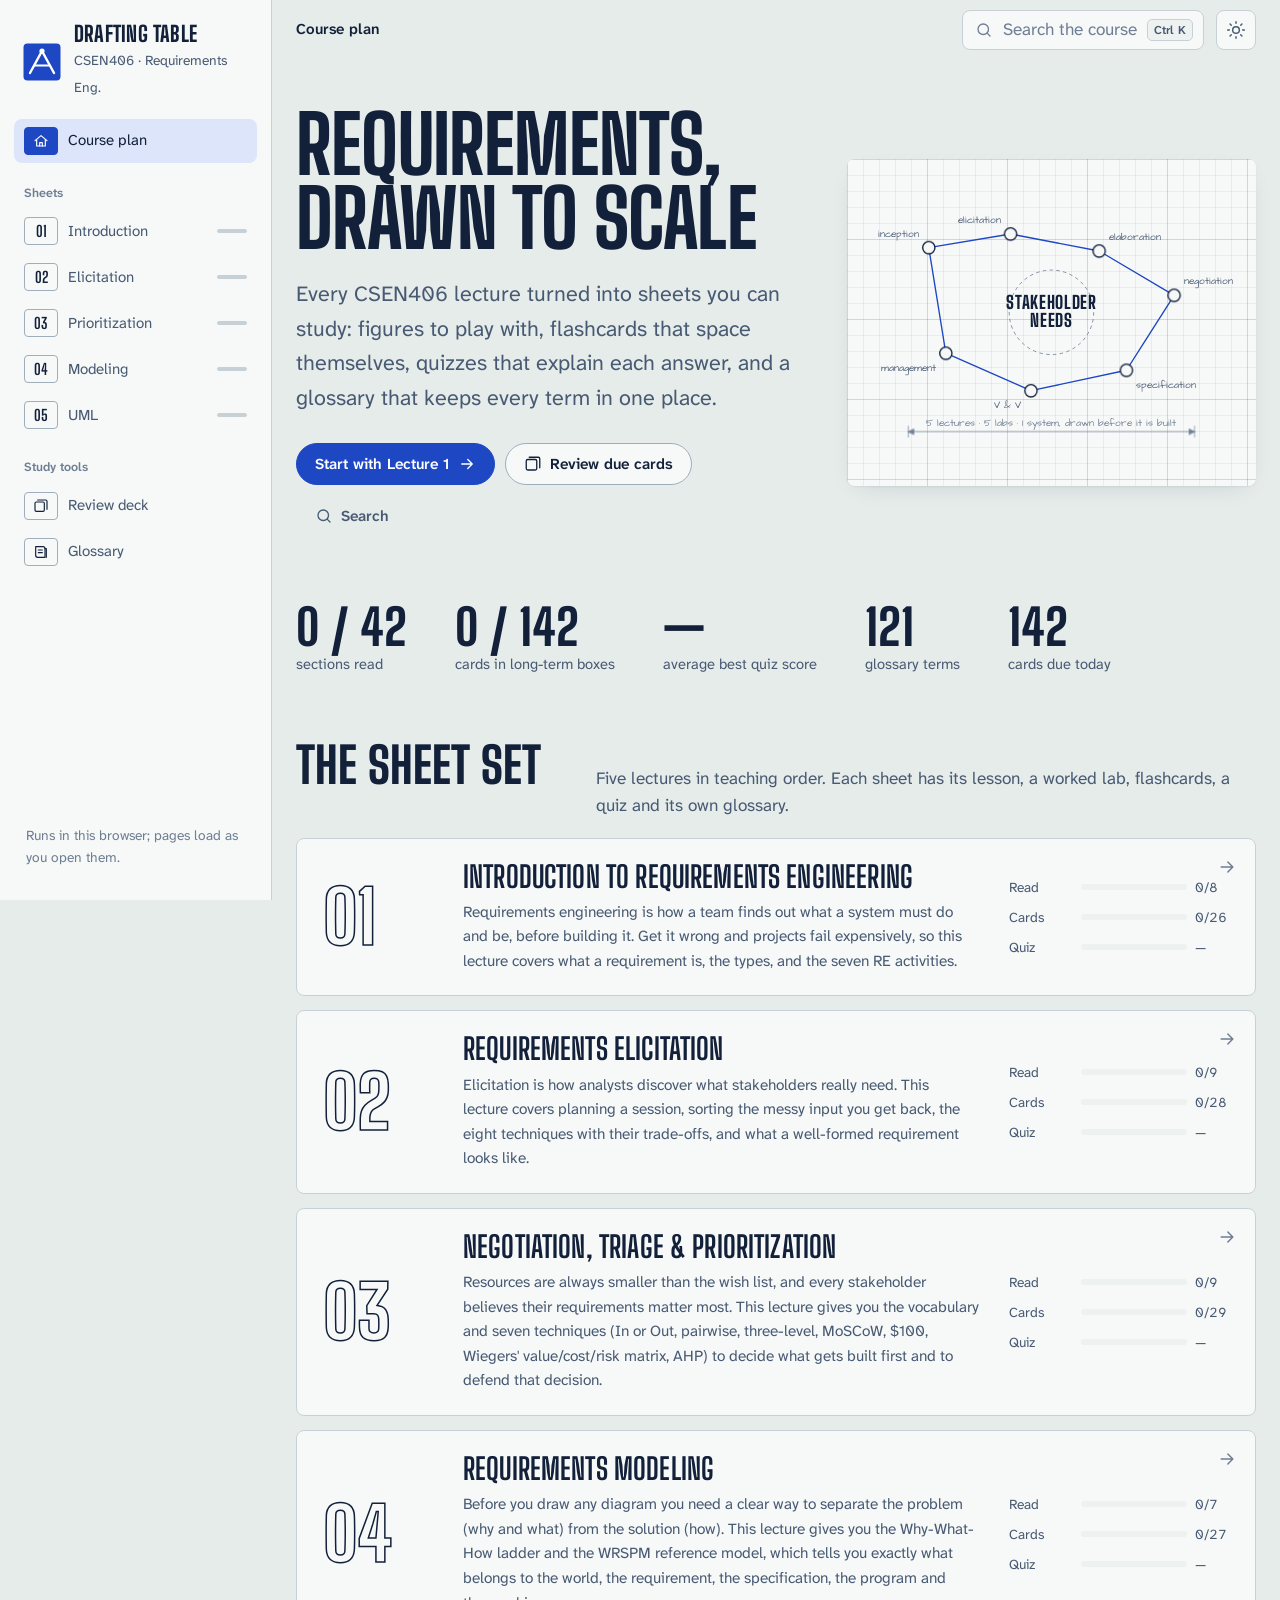
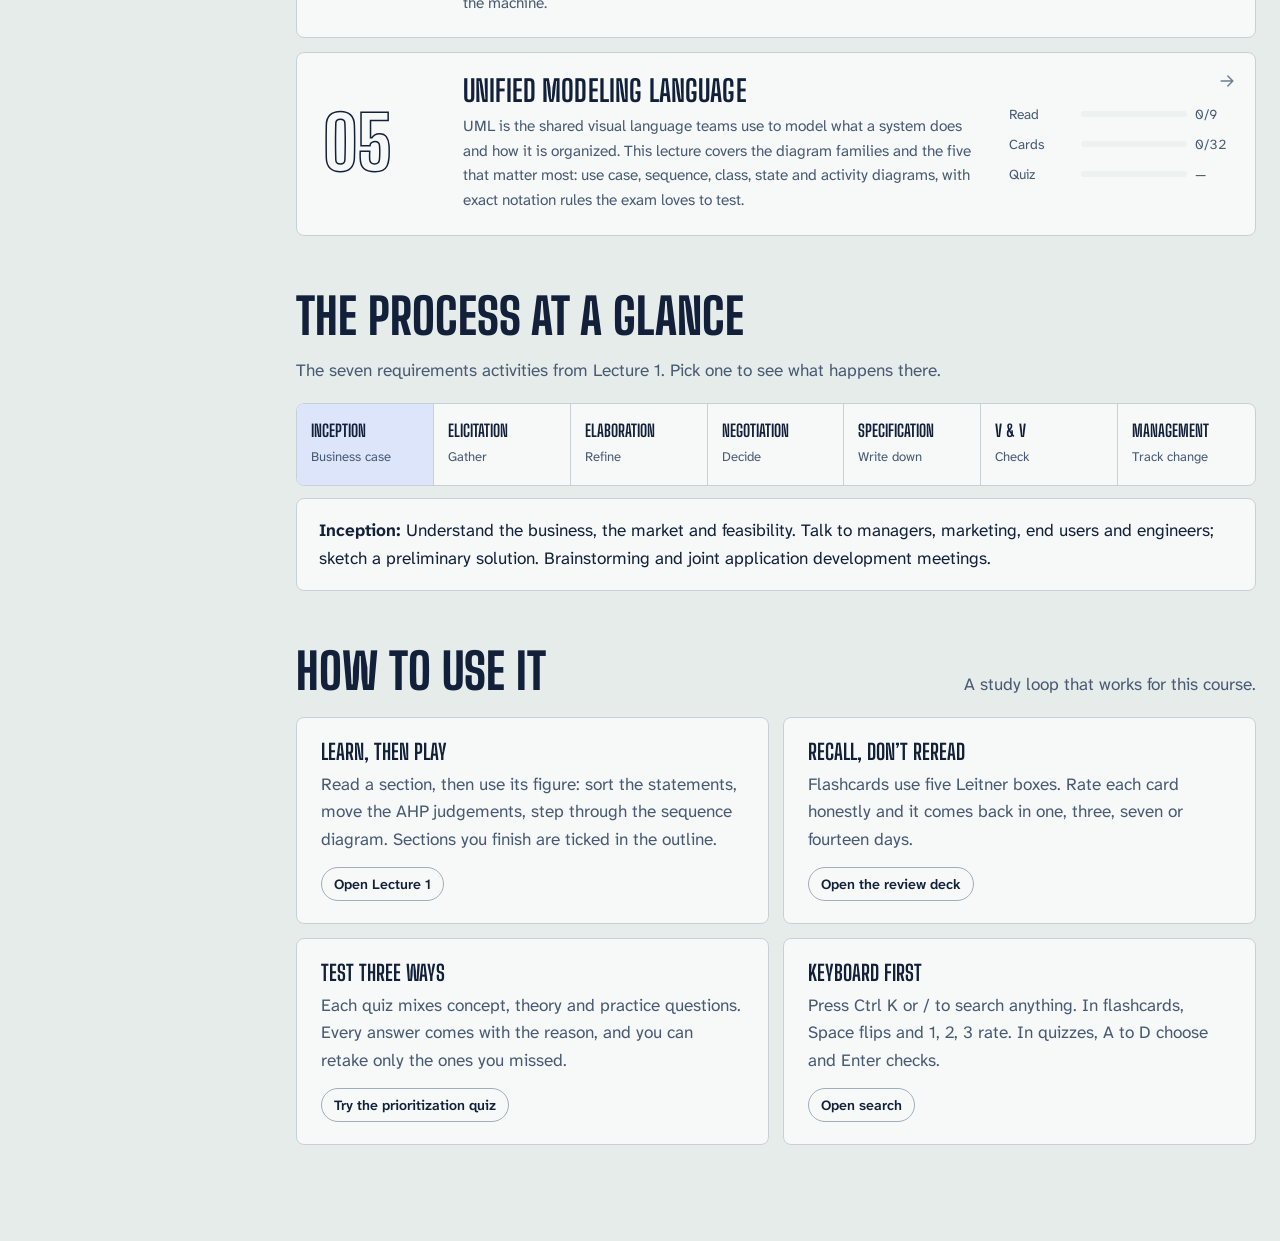
==== index.html @ 9eb82ad5 "Requirements Drafting Table: CSEN406 study app Five lecture sheets with interactive figures, worked " ====
<!doctype html>
<html lang="en">
<head>
<meta charset="utf-8">
<meta name="viewport" content="width=device-width, initial-scale=1, viewport-fit=cover">
<link rel="manifest" href="manifest.webmanifest">
<link rel="icon" href="icon.svg" type="image/svg+xml">
<title>Requirements Drafting Table</title>
<meta name="claude:viewport-fit-sides" content="cover">
<meta name="description" content="CSEN406 Requirements Engineering study companion: lectures, interactive figures, flashcards, quizzes and glossary.">
<meta name="theme-color" content="#E6ECEA" media="(prefers-color-scheme: light)">
<meta name="theme-color" content="#081630" media="(prefers-color-scheme: dark)">
<link rel="preconnect" href="https://fonts.googleapis.com">
<link rel="preconnect" href="https://fonts.gstatic.com" crossorigin>
<link rel="stylesheet" href="https://fonts.googleapis.com/css2?family=Architects+Daughter&family=Atkinson+Hyperlegible+Next:wght@400;600;700&family=Big+Shoulders+Display:wght@600;700;800&display=swap">
<link rel="stylesheet" href="css/app.css">
<script>
  (function () { try { var t = localStorage.getItem('re406:theme'); if (t) document.documentElement.setAttribute('data-theme', JSON.parse(t)); } catch (e) {} })();
</script>

</head>
<body>
<a class="skip" href="#view">Skip to content</a>
<div class="shell">
  <nav class="rail" id="rail" aria-label="Course">
    <a class="brand" href="#home" aria-label="Requirements Drafting Table, home">
      <svg class="brand-mark" viewBox="0 0 40 40" aria-hidden="true">
        <rect x="1.5" y="1.5" width="37" height="37" rx="4" fill="var(--accent)"/>
        <path d="M8 31 20 9l12 22" fill="none" stroke="var(--accent-ink)" stroke-width="2.4" stroke-linecap="round" stroke-linejoin="round"/>
        <path d="M12.5 23.5h15" stroke="var(--accent-ink)" stroke-width="2" stroke-linecap="round"/>
        <circle cx="20" cy="9" r="2.6" fill="var(--accent-ink)"/>
      </svg>
      <div><b>Drafting Table</b><span>CSEN406 · Requirements Eng.</span></div>
    </a>
    <div class="nav-group" id="nav-main"></div>
    <div class="nav-group"><div class="nav-label">Sheets</div><div id="nav-lectures" style="display:grid;gap:2px"></div></div>
    <div class="nav-group" id="nav-tools"><div class="nav-label">Study tools</div></div>
    <div class="rail-foot">
      <p class="offline-note" id="offline-note">Loading offline support…</p>
    </div>
  </nav>
  <div class="rail-scrim" id="rail-scrim"></div>
  <div class="main">
    <header class="topbar" id="topbar">
      <button class="icon-btn menu-btn" id="menu-btn" aria-label="Open course menu" aria-controls="rail" aria-expanded="false"></button>
      <div class="crumbs" id="crumbs"></div>
      <div class="spacer"></div>
      <button class="search-btn" id="search-btn" aria-label="Search terms, sections and cards" aria-keyshortcuts="Control+K"><svg viewBox="0 0 24 24" width="18" height="18" fill="none" stroke="currentColor" stroke-width="1.75" stroke-linecap="round" aria-hidden="true"><circle cx="11" cy="11" r="7"/><path d="m20 20-3.5-3.5"/></svg><span>Search the course</span><kbd>Ctrl K</kbd></button>
      <button class="icon-btn" id="theme-btn" aria-label="Switch theme">
        <svg viewBox="0 0 24 24" fill="none" stroke="currentColor" stroke-width="1.75" stroke-linecap="round" aria-hidden="true">
          <g class="theme-sun"><circle cx="12" cy="12" r="4"/><path d="M12 2v2M12 20v2M4.9 4.9l1.4 1.4M17.7 17.7l1.4 1.4M2 12h2M20 12h2M4.9 19.1l1.4-1.4M17.7 6.3l1.4-1.4"/></g>
          <g class="theme-moon"><path d="M20 14.5A8 8 0 1 1 9.5 4a6.5 6.5 0 0 0 10.5 10.5z"/></g>
        </svg>
      </button>
    </header>
    <main class="view" id="view" tabindex="-1">
      <noscript><p>This study app needs JavaScript to run.</p></noscript>
    </main>
  </div>
</div>
<dialog class="palette" id="palette" aria-label="Search the course">
  <div class="pal-input">
    <svg viewBox="0 0 24 24" fill="none" stroke="currentColor" stroke-width="1.75" stroke-linecap="round" aria-hidden="true"><circle cx="11" cy="11" r="7"/><path d="m20 20-3.5-3.5"/></svg>
    <input id="pal-q" type="search" placeholder="Search terms, sections, flashcards…" autocomplete="off" aria-controls="pal-results" aria-label="Search">
    <kbd>Esc</kbd>
  </div>
  <div class="pal-results" id="pal-results" role="listbox" aria-label="Results"></div>
  <div class="pal-foot"><span><kbd>↑</kbd> <kbd>↓</kbd> move</span><span><kbd>Enter</kbd> open</span><span><kbd>Esc</kbd> close</span></div>
</dialog>
<div class="toasts" role="status" aria-live="polite"></div>

<script src="js/core.js"></script>
<script src="js/views.js"></script>
<script src="js/lecture.js"></script>
<script src="js/study.js"></script>
<script src="js/shell.js"></script>
</body>
</html>
---- css/app.css ----
/* Drafting Table — a study app laid out like a set of engineering drawing sheets.
   Light = vellum and navy ink. Dark = cyanotype: prussian ground, chalk lines. */
:root {
  --paper: #E6ECEA;
  --sheet: #F7F9F8;
  --sheet-2: #EDF2F1;
  --ink: #12203A;
  --ink-2: #485A73;
  --ink-3: #6E7E94;
  --rule: #C7D1D5;
  --rule-strong: #9FAEB8;
  --accent: #1E47C4;
  --accent-ink: #FFFFFF;
  --accent-wash: #DCE5FA;
  --red: #BD3B24;
  --red-wash: #F7E1DB;
  --green: #17704D;
  --green-wash: #DAEEE4;
  --amber: #B07A06;
  --amber-wash: #F6EAC8;
  --grid: rgba(30, 71, 196, 0.075);
  --grid-major: rgba(30, 71, 196, 0.14);
  --shadow: 0 1px 2px rgba(18, 32, 58, 0.06), 0 8px 24px -12px rgba(18, 32, 58, 0.18);
  --shadow-float: 0 2px 6px rgba(18, 32, 58, 0.10), 0 24px 48px -16px rgba(18, 32, 58, 0.32);
  --scrim: rgba(10, 22, 44, 0.42);
  color-scheme: light;

  --f-display: 'Big Shoulders Display', 'Oswald', 'Arial Narrow', sans-serif;
  --f-body: 'Atkinson Hyperlegible Next', 'Atkinson Hyperlegible', system-ui, -apple-system, 'Segoe UI', sans-serif;
  --f-hand: 'Architects Daughter', 'Segoe Print', 'Comic Neue', cursive;

  --step--1: clamp(0.8rem, 0.78rem + 0.1vw, 0.86rem);
  --step-0: clamp(1rem, 0.97rem + 0.15vw, 1.075rem);
  --step-1: clamp(1.18rem, 1.1rem + 0.35vw, 1.35rem);
  --step-2: clamp(1.45rem, 1.3rem + 0.7vw, 1.9rem);
  --step-3: clamp(2rem, 1.6rem + 1.9vw, 3.1rem);
  --step-4: clamp(2.6rem, 1.8rem + 4vw, 5.4rem);

  --r-s: 4px;
  --r-m: 8px;
  --r-pill: 999px;
  --rail: 272px;
  --bar: 60px;

  --ease-out: cubic-bezier(0.22, 1, 0.36, 1);
  --ease-sharp: cubic-bezier(0.4, 0, 0.2, 1);
  --ease-spring: cubic-bezier(0.16, 1, 0.3, 1);
  --t-instant: 80ms;
  --t-fast: 180ms;
  --t-normal: 350ms;
  --t-slow: 600ms;
}
@media (prefers-color-scheme: dark) {
  :root:not([data-theme="light"]) {
    --paper: #081630; --sheet: #0D1F3F; --sheet-2: #12284D; --ink: #E7EEF9; --ink-2: #A9BBD8; --ink-3: #7F95B8;
    --rule: #22406E; --rule-strong: #35588C; --accent: #8DBBFF; --accent-ink: #061330; --accent-wash: #173462;
    --red: #FF8F78; --red-wash: #43202A; --green: #6ADBA6; --green-wash: #123C3A; --amber: #F2C75C; --amber-wash: #3A3320;
    --grid: rgba(141, 187, 255, 0.07); --grid-major: rgba(141, 187, 255, 0.14);
    --shadow: 0 1px 2px rgba(0, 0, 0, 0.3), 0 10px 28px -12px rgba(0, 0, 0, 0.6);
    --shadow-float: 0 2px 8px rgba(0, 0, 0, 0.4), 0 28px 56px -16px rgba(0, 0, 0, 0.7);
    --scrim: rgba(2, 8, 20, 0.62);
    color-scheme: dark;
  }
}
:root[data-theme="dark"] {
  --paper: #081630; --sheet: #0D1F3F; --sheet-2: #12284D; --ink: #E7EEF9; --ink-2: #A9BBD8; --ink-3: #7F95B8;
  --rule: #22406E; --rule-strong: #35588C; --accent: #8DBBFF; --accent-ink: #061330; --accent-wash: #173462;
  --red: #FF8F78; --red-wash: #43202A; --green: #6ADBA6; --green-wash: #123C3A; --amber: #F2C75C; --amber-wash: #3A3320;
  --grid: rgba(141, 187, 255, 0.07); --grid-major: rgba(141, 187, 255, 0.14);
  --shadow: 0 1px 2px rgba(0, 0, 0, 0.3), 0 10px 28px -12px rgba(0, 0, 0, 0.6);
  --shadow-float: 0 2px 8px rgba(0, 0, 0, 0.4), 0 28px 56px -16px rgba(0, 0, 0, 0.7);
  --scrim: rgba(2, 8, 20, 0.62);
  color-scheme: dark;
}

/* ---------- base ---------- */
*, *::before, *::after { box-sizing: border-box; }
html { -webkit-text-size-adjust: 100%; scroll-padding-top: calc(var(--bar) + 64px); }
body {
  margin: 0; background: var(--paper); color: var(--ink);
  font: 400 var(--step-0)/1.6 var(--f-body);
  font-optical-sizing: auto; -webkit-font-smoothing: antialiased; text-rendering: optimizeLegibility;
}
body::before { content: ""; position: fixed; inset: 0 0 auto; height: env(safe-area-inset-top, 0px); z-index: 60; background: var(--sheet); }
::selection { background: var(--accent); color: var(--accent-ink); }
:focus-visible { outline: 2px solid var(--accent); outline-offset: 3px; border-radius: 3px; }
a { color: var(--accent); text-decoration-thickness: 1px; text-underline-offset: 3px; }
button, input, select, textarea { font: inherit; color: inherit; }
button { cursor: pointer; }
img, svg { max-width: 100%; }
h1, h2, h3, h4 { text-wrap: balance; margin: 0; }
p { text-wrap: pretty; }
input { caret-color: var(--accent); }
* { scrollbar-width: thin; scrollbar-color: var(--rule-strong) transparent; }
::-webkit-scrollbar { width: 10px; height: 10px; }
::-webkit-scrollbar-thumb { background: var(--rule-strong); border-radius: 10px; border: 3px solid var(--paper); }
.sr-only { position: absolute; width: 1px; height: 1px; overflow: hidden; clip: rect(0 0 0 0); white-space: nowrap; }
.num { font-variant-numeric: tabular-nums; }
.skip { position: absolute; left: 12px; top: -60px; z-index: 100; background: var(--accent); color: var(--accent-ink); padding: 8px 14px; border-radius: var(--r-s); }
.skip:focus { top: 12px; }

/* ---------- shell ---------- */
.shell { display: grid; grid-template-columns: var(--rail) minmax(0, 1fr); min-height: 100vh; }
.rail {
  position: sticky; top: 0; height: 100vh; overflow-y: auto; background: var(--sheet);
  border-right: 1px solid var(--rule); display: flex; flex-direction: column;
  padding: 20px 14px max(18px, env(safe-area-inset-bottom, 0px)) max(14px, env(safe-area-inset-left, 0px));
}
.brand { display: flex; gap: 12px; align-items: center; padding: 4px 8px 18px; text-decoration: none; color: var(--ink); }
.brand-mark { width: 40px; height: 40px; flex: none; }
.brand b { display: block; font: 800 1.35rem/1 var(--f-display); letter-spacing: 0.01em; text-transform: uppercase; }
.brand span { font-size: var(--step--1); color: var(--ink-2); }
.nav-group { display: grid; gap: 2px; margin-bottom: 18px; }
.nav-label { font: 600 0.78rem/1 var(--f-body); color: var(--ink-3); padding: 6px 10px 8px; }
.nav-item {
  position: relative; display: grid; grid-template-columns: 34px 1fr auto; align-items: center; gap: 10px;
  padding: 8px 10px; border-radius: var(--r-m); color: var(--ink-2); text-decoration: none;
  transition: background var(--t-fast), color var(--t-fast);
}
.nav-item:hover { background: var(--sheet-2); color: var(--ink); }
.nav-item[aria-current="page"] { background: var(--accent-wash); color: var(--ink); }
.nav-item[aria-current="page"] .nav-num { background: var(--accent); color: var(--accent-ink); border-color: var(--accent); }
.nav-num {
  width: 34px; height: 28px; display: grid; place-items: center; border: 1px solid var(--rule-strong); border-radius: var(--r-s);
  font: 700 0.95rem/1 var(--f-display); color: var(--ink); transition: background var(--t-fast), color var(--t-fast);
}
.nav-num svg { width: 16px; height: 16px; }
.nav-text { font-size: 0.94rem; line-height: 1.25; min-width: 0; }
.nav-meter { width: 30px; height: 4px; border-radius: 4px; background: var(--rule); overflow: hidden; }
.nav-meter i { display: block; height: 100%; background: var(--green); transform-origin: left; }
.rail-foot { margin-top: auto; display: grid; gap: 8px; padding: 12px 6px 0; }
.offline-note { font-size: var(--step--1); color: var(--ink-3); padding: 0 6px; }

.main { min-width: 0; display: flex; flex-direction: column; }
.rail-scrim { display: none; }
.topbar {
  position: sticky; top: env(safe-area-inset-top, 0px); z-index: 40; height: var(--bar);
  display: flex; align-items: center; gap: 12px; background: var(--paper);
  border-bottom: 1px solid transparent; transition: border-color var(--t-normal), background var(--t-normal);
  padding-left: max(24px, env(safe-area-inset-left, 0px)); padding-right: max(24px, env(safe-area-inset-right, 0px));
}
.topbar.scrolled { border-bottom-color: var(--rule); background: var(--paper); }
.crumbs { display: flex; gap: 8px; align-items: center; min-width: 0; font-size: 0.94rem; color: var(--ink-2); }
.crumbs a { color: var(--ink-2); text-decoration: none; }
.crumbs a:hover { color: var(--ink); }
.crumbs b { color: var(--ink); font-weight: 600; white-space: nowrap; overflow: hidden; text-overflow: ellipsis; }
.topbar .spacer { flex: 1; }
.icon-btn.menu-btn { display: none; }
.search-btn {
  display: flex; align-items: center; gap: 10px; min-width: 240px; height: 40px; padding: 0 10px 0 12px;
  border: 1px solid var(--rule); border-radius: var(--r-m); background: var(--sheet); color: var(--ink-3);
  transition: border-color var(--t-fast), box-shadow var(--t-fast);
}
.search-btn:hover { border-color: var(--rule-strong); color: var(--ink-2); }
.search-btn span { flex: 1; text-align: left; }
kbd { font: 600 0.75rem/1 var(--f-body); padding: 4px 6px; border: 1px solid var(--rule); border-radius: 5px; color: var(--ink-2); background: var(--sheet-2); }
.icon-btn {
  width: 40px; height: 40px; display: inline-grid; place-items: center; border: 1px solid var(--rule); border-radius: var(--r-m);
  background: var(--sheet); color: var(--ink-2); transition: color var(--t-fast), border-color var(--t-fast), transform var(--t-instant);
}
.icon-btn:hover { color: var(--ink); border-color: var(--rule-strong); }
.icon-btn:active { transform: scale(0.94); }
.icon-btn svg { width: 20px; height: 20px; }
.theme-sun, .theme-moon { transition: transform var(--t-slow) var(--ease-spring), opacity var(--t-normal); transform-origin: center; }
:root[data-theme="dark"] .theme-sun { transform: rotate(90deg) scale(0.4); opacity: 0; }
:root:not([data-theme="dark"]) .theme-moon { transform: rotate(-90deg) scale(0.4); opacity: 0; }
@media (prefers-color-scheme: dark) {
  :root:not([data-theme]) .theme-sun { transform: rotate(90deg) scale(0.4); opacity: 0; }
  :root:not([data-theme]) .theme-moon { transform: none; opacity: 1; }
}

.view {
  flex: 1; width: 100%; max-width: 1240px; margin: 0 auto;
  padding-block: 28px 96px;
  padding-left: max(24px, env(safe-area-inset-left, 0px)); padding-right: max(24px, env(safe-area-inset-right, 0px));
}
.view:focus { outline: none; }

/* ---------- buttons, chips ---------- */
.btn {
  display: inline-flex; align-items: center; justify-content: center; gap: 8px; min-height: 42px; padding: 0 18px;
  border-radius: var(--r-pill); border: 1px solid var(--rule-strong); background: var(--sheet); color: var(--ink);
  font-weight: 600; font-size: 0.95rem; text-decoration: none; white-space: nowrap;
  transition: background var(--t-fast), border-color var(--t-fast), color var(--t-fast), transform var(--t-instant) var(--ease-sharp);
}
.btn:hover { border-color: var(--ink-2); }
.btn:active { transform: scale(0.97); }
.btn svg { width: 18px; height: 18px; }
.btn.primary { background: var(--accent); border-color: var(--accent); color: var(--accent-ink); }
.btn.primary:hover { background: color-mix(in srgb, var(--accent) 88%, var(--ink)); }
.btn.ghost { border-color: transparent; background: transparent; color: var(--ink-2); }
.btn.ghost:hover { background: var(--sheet-2); color: var(--ink); }
.btn.small { min-height: 34px; padding: 0 12px; font-size: 0.88rem; }
.btn[disabled] { opacity: 0.45; pointer-events: none; }
.chip {
  display: inline-flex; align-items: center; gap: 6px; height: 30px; padding: 0 12px; border-radius: var(--r-pill);
  border: 1px solid var(--rule); background: var(--sheet); color: var(--ink-2); font-size: 0.86rem; font-weight: 600;
  transition: background var(--t-fast), color var(--t-fast), border-color var(--t-fast);
}
.chip:hover { color: var(--ink); border-color: var(--rule-strong); }
.chip[aria-pressed="true"], .chip.on { background: var(--ink); border-color: var(--ink); color: var(--sheet); }
.tag { display: inline-block; font-size: 0.78rem; font-weight: 600; padding: 2px 8px; border-radius: var(--r-pill); background: var(--sheet-2); color: var(--ink-2); }
.tag.concept { background: var(--accent-wash); color: var(--accent); }
.tag.theory { background: var(--amber-wash); color: var(--amber); }
.tag.practice { background: var(--green-wash); color: var(--green); }

/* ---------- home ---------- */
.home-hero { display: grid; grid-template-columns: minmax(0, 1.25fr) minmax(0, 1fr); gap: 40px; align-items: center; padding: 20px 0 48px; }
.home-hero h1 { font: 800 var(--step-4)/0.92 var(--f-display); letter-spacing: -0.01em; text-transform: uppercase; }
.home-hero p.lead { font-size: var(--step-1); color: var(--ink-2); max-width: 46ch; margin: 22px 0 28px; }
.hero-actions { display: flex; flex-wrap: wrap; gap: 10px; }
.hero-drawing { position: relative; aspect-ratio: 5 / 4; border-radius: var(--r-m); background: var(--sheet); box-shadow: var(--shadow); overflow: hidden; }
.hero-drawing svg { width: 100%; height: 100%; display: block; }
.blueprint {
  background-color: var(--sheet);
  background-image:
    linear-gradient(var(--grid-major) 1px, transparent 1px), linear-gradient(90deg, var(--grid-major) 1px, transparent 1px),
    linear-gradient(var(--grid) 1px, transparent 1px), linear-gradient(90deg, var(--grid) 1px, transparent 1px);
  background-size: 80px 80px, 80px 80px, 16px 16px, 16px 16px;
}
.draw-path { stroke-dasharray: var(--len, 1200); stroke-dashoffset: var(--len, 1200); animation: draw 1.6s var(--ease-out) forwards; animation-delay: var(--d, 0s); }
@keyframes draw { to { stroke-dashoffset: 0; } }
.fade-late { opacity: 0; animation: fadeIn 0.6s var(--ease-out) forwards; animation-delay: var(--d, 1s); }
@keyframes fadeIn { to { opacity: 1; } }

.stat-strip { display: flex; flex-wrap: wrap; gap: 28px 48px; padding: 18px 0 8px; }
.stat-strip div { display: grid; }
.stat-strip b { font: 800 var(--step-3)/1 var(--f-display); }
.stat-strip span { color: var(--ink-2); font-size: 0.92rem; }

.section-head { display: flex; align-items: baseline; justify-content: space-between; gap: 16px; margin: 56px 0 18px; flex-wrap: wrap; }
.section-head h2 { font: 800 var(--step-3)/1 var(--f-display); text-transform: uppercase; }
.section-head p { color: var(--ink-2); margin: 0; max-width: 60ch; }

.sheet-set { display: grid; gap: 14px; }
.sheet-row {
  position: relative; display: grid; grid-template-columns: 112px minmax(0, 1fr) 220px; gap: 28px; align-items: center;
  padding: 22px 26px; background: var(--sheet); border-radius: var(--r-m); text-decoration: none; color: var(--ink);
  border: 1px solid var(--rule); transition: border-color var(--t-fast), transform var(--t-normal) var(--ease-out), box-shadow var(--t-normal);
}
.sheet-row:hover { border-color: var(--rule-strong); transform: translateY(-2px); box-shadow: var(--shadow); }
.sheet-row:hover .sheet-go { transform: translateX(4px); color: var(--accent); }
.sheet-num { font: 800 4.6rem/0.8 var(--f-display); color: transparent; -webkit-text-stroke: 1.5px var(--ink); letter-spacing: -0.02em; }
.sheet-row:hover .sheet-num { color: var(--accent-wash); -webkit-text-stroke-color: var(--accent); }
.sheet-row h3 { font: 700 var(--step-2)/1.05 var(--f-display); text-transform: uppercase; letter-spacing: 0.005em; }
.sheet-row p { margin: 8px 0 0; color: var(--ink-2); font-size: 0.96rem; max-width: 62ch; }
.sheet-meta { display: grid; gap: 8px; font-size: 0.86rem; color: var(--ink-2); }
.meter-line { display: grid; grid-template-columns: 64px 1fr 34px; align-items: center; gap: 8px; }
.meter { height: 6px; border-radius: 6px; background: var(--sheet-2); overflow: hidden; }
.meter i { display: block; height: 100%; width: 100%; border-radius: 6px; background: var(--accent); transform: scaleX(var(--v, 0)); transform-origin: left; transition: transform var(--t-slow) var(--ease-out); }
.meter.g i { background: var(--green); }
.meter.a i { background: var(--amber); }
.sheet-go { position: absolute; right: 18px; top: 18px; color: var(--ink-3); transition: transform var(--t-normal) var(--ease-out), color var(--t-fast); }
.sheet-go svg { width: 20px; height: 20px; }

.process-strip { display: grid; grid-template-columns: repeat(7, minmax(0, 1fr)); gap: 0; counter-reset: s; background: var(--sheet); border-radius: var(--r-m); border: 1px solid var(--rule); overflow: hidden; }
.process-strip button { all: unset; cursor: pointer; padding: 18px 14px; border-right: 1px solid var(--rule); display: grid; gap: 6px; transition: background var(--t-fast); }
.process-strip button:last-child { border-right: 0; }
.process-strip button:hover, .process-strip button[aria-pressed="true"] { background: var(--accent-wash); }
.process-strip button:focus-visible { outline: 2px solid var(--accent); outline-offset: -2px; }
.process-strip b { font: 700 1.05rem/1.1 var(--f-display); text-transform: uppercase; }
.process-strip span { font-size: 0.82rem; color: var(--ink-2); }
.process-detail { margin-top: 12px; padding: 18px 22px; background: var(--sheet); border-radius: var(--r-m); border: 1px solid var(--rule); min-height: 84px; }

.two-col { display: grid; grid-template-columns: repeat(2, minmax(0, 1fr)); gap: 14px; }
.panel { background: var(--sheet); border: 1px solid var(--rule); border-radius: var(--r-m); padding: 22px 24px; }
.panel h3 { font: 700 var(--step-1)/1.15 var(--f-display); text-transform: uppercase; margin-bottom: 6px; }
.panel p { color: var(--ink-2); margin: 0 0 14px; }

/* ---------- lecture header: the title block ---------- */
.lec-head { display: grid; grid-template-columns: minmax(0, 1fr) 300px; gap: 36px; align-items: end; padding: 10px 0 26px; }
.lec-numeral { display: block; height: clamp(84px, 11vw, 150px); width: auto; overflow: visible; margin-bottom: 6px; }
.lec-numeral text { font: 800 160px/1 var(--f-display); fill: transparent; stroke: var(--ink); stroke-width: 2; letter-spacing: -4px; }
.lec-numeral.animate text { stroke-dasharray: 900; stroke-dashoffset: 900; animation: draw 1.4s var(--ease-out) forwards, numFill 0.6s 1.1s var(--ease-out) forwards; }
@keyframes numFill { to { fill: var(--accent-wash); stroke: var(--accent); } }
.lec-title { font: 800 var(--step-4)/0.92 var(--f-display); text-transform: uppercase; letter-spacing: -0.005em; }
.lec-title .w { display: inline-block; overflow: hidden; vertical-align: bottom; padding-bottom: 0.06em; margin-bottom: -0.06em; }
.lec-title .w > span { display: inline-block; }
.lec-title.animate .w > span { transform: translateY(105%) rotate(4deg); transform-origin: left bottom; animation: rise 0.9s var(--ease-out) forwards; animation-delay: calc(0.25s + var(--i) * 70ms); }
@keyframes rise { to { transform: none; } }
.dim { position: relative; height: 34px; margin-top: 18px; color: var(--ink-3); }
.dim svg { position: absolute; inset: 0; width: 100%; height: 100%; overflow: visible; }
.dim line, .dim path { stroke: currentColor; stroke-width: 1.2; fill: none; }
.dim .dim-line { transform-origin: center; }
.dim.animate .dim-line { transform: scaleX(0); animation: grow 1s 0.5s var(--ease-out) forwards; }
.dim.animate .dim-tick { opacity: 0; animation: fadeIn 0.3s 1.3s forwards; }
@keyframes grow { to { transform: scaleX(1); } }
.dim-label { position: absolute; left: 50%; top: -2px; transform: translateX(-50%); background: var(--paper); padding: 0 12px; font: 400 0.95rem/1.4 var(--f-hand); color: var(--ink-2); white-space: nowrap; }
.dim.animate .dim-label { opacity: 0; animation: fadeIn 0.5s 1.2s forwards; }
.lec-lede { font-size: var(--step-1); color: var(--ink-2); max-width: 60ch; margin: 18px 0 0; }

.title-block { border: 1.5px solid var(--ink); border-radius: 2px; background: var(--sheet); font-size: 0.84rem; display: grid; grid-template-columns: 1fr 1fr; }
.title-block > div { padding: 8px 12px; border-right: 1px solid var(--rule-strong); border-bottom: 1px solid var(--rule-strong); display: grid; gap: 2px; min-width: 0; }
.title-block > div:nth-child(2n) { border-right: 0; }
.title-block > div.wide { grid-column: span 2; border-right: 0; }
.title-block > div:nth-last-child(-n+1) { border-bottom: 0; }
.title-block span { color: var(--ink-3); font-size: 0.74rem; }
.title-block b { font-weight: 700; color: var(--ink); overflow: hidden; text-overflow: ellipsis; }
.title-block .big { font: 800 1.6rem/1 var(--f-display); }

.tabs {
  position: sticky; top: calc(env(safe-area-inset-top, 0px) + var(--bar)); z-index: 30; display: flex; gap: 4px;
  background: var(--paper); padding: 6px 0 0; margin-bottom: 28px; border-bottom: 1px solid var(--rule); overflow-x: auto; scrollbar-width: none;
}
.tabs::-webkit-scrollbar { display: none; }
.tab {
  position: relative; display: inline-flex; align-items: center; gap: 8px; height: 46px; padding: 0 16px; border: 0; background: none;
  color: var(--ink-2); font-weight: 600; text-decoration: none; white-space: nowrap; border-radius: var(--r-m) var(--r-m) 0 0;
  transition: color var(--t-fast), background var(--t-fast);
}
.tab:hover { color: var(--ink); background: var(--sheet-2); }
.tab[aria-selected="true"] { color: var(--ink); }
.tab svg { width: 18px; height: 18px; }
.tab .count { font-size: 0.75rem; color: var(--ink-3); font-weight: 600; }
.tab-ink { position: absolute; bottom: -1px; left: 0; height: 3px; width: 1px; background: var(--accent); border-radius: 3px 3px 0 0; transform-origin: left; transition: transform var(--t-normal) var(--ease-out); pointer-events: none; }
.tabs { position: sticky; }

/* ---------- learn ---------- */
.learn { display: grid; grid-template-columns: minmax(0, 1fr) 232px; gap: 56px; align-items: start; }
.outcomes { background: var(--sheet); border: 1px solid var(--rule); border-radius: var(--r-m); padding: 20px 24px; margin-bottom: 40px; }
.outcomes h2 { font: 700 var(--step-1)/1.1 var(--f-display); text-transform: uppercase; margin-bottom: 10px; }
.outcomes ul { margin: 0; padding: 0; list-style: none; display: grid; gap: 8px; }
.outcomes li { display: grid; grid-template-columns: 22px 1fr; gap: 8px; color: var(--ink-2); }
.outcomes li svg { width: 18px; height: 18px; margin-top: 4px; color: var(--accent); }
.lsec { margin-bottom: 72px; content-visibility: auto; contain-intrinsic-size: auto 900px; }
.lsec-head { display: flex; align-items: baseline; gap: 14px; margin-bottom: 18px; }
.lsec-head .idx { font: 700 1rem/1 var(--f-display); color: var(--accent); min-width: 34px; padding-top: 4px; }
.lsec h2 { font: 700 var(--step-3)/1 var(--f-display); text-transform: uppercase; letter-spacing: 0.002em; }
.prose { max-width: 70ch; }
.prose p { margin: 0 0 1em; }
.prose ul, .prose ol { padding-left: 1.3em; margin: 0 0 1em; }
.prose li { margin-bottom: 0.4em; }
.prose li::marker { color: var(--accent); }
.prose strong { font-weight: 700; }
.prose dfn, .prose .term { font-style: normal; font-weight: 700; color: var(--ink); background: linear-gradient(transparent 62%, var(--accent-wash) 62%); padding: 0 2px; }
.prose code { font-size: 0.92em; padding: 1px 6px; border-radius: 4px; background: var(--sheet-2); }
.prose blockquote { margin: 0 0 1em; padding: 14px 20px; background: var(--sheet); border-radius: var(--r-m); font-family: var(--f-hand); font-size: 1.08rem; color: var(--ink-2); }
.prose aside { position: relative; margin: 1.4em 0; padding: 16px 20px 16px 52px; border-radius: var(--r-m); background: var(--sheet); border: 1px solid var(--rule); }
.prose aside::before { content: ""; position: absolute; left: 18px; top: 18px; width: 20px; height: 20px; background: currentColor; -webkit-mask: var(--ic) center / contain no-repeat; mask: var(--ic) center / contain no-repeat; }
.prose aside.note { color: var(--ink); --ic: url("data:image/svg+xml,%3Csvg xmlns='http://www.w3.org/2000/svg' viewBox='0 0 24 24' fill='none' stroke='black' stroke-width='2' stroke-linecap='round'%3E%3Ccircle cx='12' cy='12' r='9'/%3E%3Cpath d='M12 11v6M12 7.5v.5'/%3E%3C/svg%3E"); }
.prose aside.note::before { background: var(--accent); }
.prose aside.pitfall { background: var(--red-wash); border-color: transparent; --ic: url("data:image/svg+xml,%3Csvg xmlns='http://www.w3.org/2000/svg' viewBox='0 0 24 24' fill='none' stroke='black' stroke-width='2' stroke-linecap='round' stroke-linejoin='round'%3E%3Cpath d='M12 3 2 20h20L12 3z'/%3E%3Cpath d='M12 10v4M12 17v.5'/%3E%3C/svg%3E"); }
.prose aside.pitfall::before { background: var(--red); }
.prose aside.example { background: var(--green-wash); border-color: transparent; --ic: url("data:image/svg+xml,%3Csvg xmlns='http://www.w3.org/2000/svg' viewBox='0 0 24 24' fill='none' stroke='black' stroke-width='2' stroke-linecap='round' stroke-linejoin='round'%3E%3Cpath d='M4 20l4-1L19 8l-3-3L5 16l-1 4z'/%3E%3Cpath d='M14 7l3 3'/%3E%3C/svg%3E"); }
.prose aside.example::before { background: var(--green); }
.prose aside > :last-child { margin-bottom: 0; }
.tbl-wrap { overflow-x: auto; margin: 0 0 1.2em; border-radius: var(--r-m); border: 1px solid var(--rule); background: var(--sheet); }
.prose table, table.tbl { border-collapse: collapse; width: 100%; font-size: 0.94rem; min-width: 480px; }
.prose th, .prose td, .tbl th, .tbl td { text-align: left; padding: 10px 14px; border-bottom: 1px solid var(--rule); vertical-align: top; }
.prose th, .tbl th { font-weight: 700; background: var(--sheet-2); color: var(--ink); }
.prose tr:last-child td, .tbl tr:last-child td { border-bottom: 0; }
.takeaways { margin-top: 22px; display: grid; gap: 8px; max-width: 70ch; padding: 16px 20px; background: var(--sheet); border-radius: var(--r-m); border: 1px dashed var(--rule-strong); }
.takeaways h3 { font: 400 1.05rem/1 var(--f-hand); color: var(--accent); margin-bottom: 4px; }
.takeaways ul { margin: 0; padding-left: 1.2em; }
.takeaways li { margin-bottom: 4px; }
.source { margin-top: 12px; font-size: 0.84rem; color: var(--ink-3); }
.source svg { width: 14px; height: 14px; vertical-align: -2px; margin-right: 4px; }

.toc { position: sticky; top: calc(var(--bar) + 76px); display: grid; gap: 2px; font-size: 0.9rem; max-height: calc(100vh - 160px); overflow-y: auto; padding-bottom: 20px; }
.toc h2 { font: 400 1rem/1 var(--f-hand); color: var(--ink-3); margin: 0 0 10px; }
.toc a { position: relative; display: grid; grid-template-columns: 18px 1fr; gap: 8px; padding: 7px 10px; color: var(--ink-2); text-decoration: none; border-radius: var(--r-s); line-height: 1.3; }
.toc a:hover { color: var(--ink); background: var(--sheet-2); }
.toc a.active { color: var(--ink); background: var(--accent-wash); }
.toc a .dot { width: 10px; height: 10px; margin-top: 4px; border-radius: 50%; border: 1.5px solid var(--rule-strong); transition: background var(--t-fast), border-color var(--t-fast); }
.toc a.read .dot { background: var(--green); border-color: var(--green); }
.toc-next { margin-top: 18px; display: grid; gap: 8px; }

/* ---------- visual (figure) frame ---------- */
.viz { margin: 26px 0 8px; border-radius: var(--r-m); background: var(--sheet); border: 1px solid var(--rule); overflow: hidden; }
.viz-head { display: flex; align-items: center; justify-content: space-between; gap: 14px; padding: 14px 18px; border-bottom: 1px solid var(--rule); flex-wrap: wrap; }
.viz-head h3 { font: 700 1.1rem/1.15 var(--f-display); text-transform: uppercase; letter-spacing: 0.01em; display: flex; align-items: center; gap: 10px; }
.viz-head h3 svg { width: 18px; height: 18px; color: var(--accent); }
.viz-head p { margin: 0; font: 400 0.95rem/1.3 var(--f-hand); color: var(--ink-2); }
.viz-body { padding: 20px; min-height: 120px; }
.viz-body.blueprint { padding: 22px; }
.viz-loading { display: grid; place-items: center; min-height: 220px; color: var(--ink-3); font-family: var(--f-hand); }
.viz-actions { display: flex; flex-wrap: wrap; gap: 8px; margin-top: 16px; align-items: center; }
.viz-note { font-size: 0.92rem; color: var(--ink-2); margin-top: 12px; }
.viz svg text { font-family: var(--f-body); fill: var(--ink); }
.viz svg .hand { font-family: var(--f-hand); }
.viz-scroll { overflow-x: auto; }
.viz-scroll > svg { min-width: 620px; }

/* shared widget atoms */
.seg { display: inline-flex; padding: 3px; gap: 2px; border-radius: var(--r-pill); background: var(--sheet-2); flex-wrap: wrap; }
.seg button { border: 0; background: none; height: 32px; padding: 0 14px; border-radius: var(--r-pill); font-size: 0.88rem; font-weight: 600; color: var(--ink-2); transition: background var(--t-fast), color var(--t-fast); }
.seg button[aria-pressed="true"] { background: var(--sheet); color: var(--ink); box-shadow: var(--shadow); }
.drop-zone { border: 1.5px dashed var(--rule-strong); border-radius: var(--r-m); padding: 12px; min-height: 90px; transition: background var(--t-fast), border-color var(--t-fast); }
.drop-zone.over { background: var(--accent-wash); border-color: var(--accent); }
.token {
  display: inline-flex; align-items: center; gap: 6px; padding: 8px 12px; margin: 4px; border-radius: var(--r-m); background: var(--sheet);
  border: 1px solid var(--rule-strong); font-size: 0.9rem; line-height: 1.3; cursor: grab; touch-action: none; user-select: none;
  transition: transform var(--t-fast) var(--ease-out), box-shadow var(--t-fast), border-color var(--t-fast), background var(--t-fast);
}
.token:hover { border-color: var(--ink-2); }
.token:active { cursor: grabbing; }
.token.dragging { opacity: 0.4; }
.token.selected { border-color: var(--accent); box-shadow: 0 0 0 3px var(--accent-wash); }
.token.ok { border-color: var(--green); background: var(--green-wash); }
.token.bad { border-color: var(--red); background: var(--red-wash); }
.feedback { display: flex; gap: 10px; align-items: flex-start; padding: 12px 16px; border-radius: var(--r-m); font-size: 0.94rem; margin-top: 12px; }
.feedback svg { width: 18px; height: 18px; flex: none; margin-top: 2px; }
.feedback.ok { background: var(--green-wash); color: var(--ink); }
.feedback.ok svg { color: var(--green); }
.feedback.bad { background: var(--red-wash); color: var(--ink); }
.feedback.bad svg { color: var(--red); }
.feedback.info { background: var(--accent-wash); }
.feedback.info svg { color: var(--accent); }
.range { width: 100%; accent-color: var(--accent); }
.matrix { border-collapse: collapse; font-variant-numeric: tabular-nums; }
.matrix th, .matrix td { padding: 6px 8px; text-align: center; border: 1px solid var(--rule); font-size: 0.9rem; }
.matrix th { background: var(--sheet-2); font-weight: 700; }
.matrix select, .matrix input { width: 64px; padding: 4px; border-radius: 4px; border: 1px solid var(--rule-strong); background: var(--sheet); text-align: center; }
.hl-row td { background: var(--accent-wash); }

/* ---------- flashcards ---------- */
.deck-bar { display: flex; flex-wrap: wrap; gap: 10px; align-items: center; justify-content: space-between; margin-bottom: 18px; }
.deck-stats { display: flex; gap: 6px; flex-wrap: wrap; }
.box-pill { display: inline-flex; gap: 6px; align-items: center; font-size: 0.82rem; color: var(--ink-2); padding: 4px 10px; border-radius: var(--r-pill); background: var(--sheet); border: 1px solid var(--rule); }
.box-pill i { width: 8px; height: 8px; border-radius: 50%; background: var(--c); }
.card-stage { perspective: 1600px; max-width: 720px; margin: 0 auto; }
.fcard { position: relative; height: clamp(300px, 46vh, 400px); transform-style: preserve-3d; transition: transform 0.7s var(--ease-out); cursor: pointer; }
.fcard.flipped { transform: rotateY(180deg); }
.fcard.enter { animation: dealIn 0.5s var(--ease-out); }
@keyframes dealIn { from { transform: translateY(18px) rotate(-1.2deg); opacity: 0; } }
.face {
  position: absolute; inset: 0; backface-visibility: hidden; -webkit-backface-visibility: hidden; border-radius: 10px; padding: 28px 32px;
  display: flex; flex-direction: column; background: var(--sheet); border: 1px solid var(--rule); box-shadow: var(--shadow);
}
.face.back { transform: rotateY(180deg); background: var(--accent-wash); border-color: transparent; }
.face-top { display: flex; justify-content: space-between; align-items: center; gap: 10px; color: var(--ink-3); font-size: 0.84rem; }
.face-body { flex: 1; display: grid; place-items: center; text-align: center; overflow-y: auto; padding: 10px 0; }
.face.front .face-body { font: 700 var(--step-2)/1.15 var(--f-display); text-transform: uppercase; letter-spacing: 0.005em; }
.face.back .face-body { font-size: var(--step-1); line-height: 1.5; }
.face-hint { text-align: center; font: 400 0.95rem/1 var(--f-hand); color: var(--ink-3); }
.rate-row { display: grid; grid-template-columns: repeat(3, minmax(0, 1fr)); gap: 10px; max-width: 720px; margin: 18px auto 0; }
.rate-row .btn { border-radius: var(--r-m); min-height: 52px; flex-direction: column; gap: 0; line-height: 1.2; }
.rate-row .btn small { font-weight: 400; color: var(--ink-3); font-size: 0.78rem; }
.rate-row .btn.again:hover { border-color: var(--red); background: var(--red-wash); }
.rate-row .btn.hard:hover { border-color: var(--amber); background: var(--amber-wash); }
.rate-row .btn.good:hover { border-color: var(--green); background: var(--green-wash); }
.deck-progress { max-width: 720px; margin: 0 auto 14px; display: grid; grid-template-columns: 1fr auto; gap: 12px; align-items: center; font-size: 0.86rem; color: var(--ink-2); }
.done-card { max-width: 720px; margin: 0 auto; text-align: center; padding: 48px 28px; background: var(--sheet); border-radius: 10px; border: 1px solid var(--rule); }
.done-card h3 { font: 800 var(--step-3)/1 var(--f-display); text-transform: uppercase; margin-bottom: 10px; }
.done-card p { color: var(--ink-2); margin: 0 auto 20px; max-width: 46ch; }

/* ---------- quiz ---------- */
.quiz-wrap { max-width: 780px; margin: 0 auto; }
.q-top { display: grid; grid-template-columns: 1fr auto; gap: 12px; align-items: center; margin-bottom: 14px; color: var(--ink-2); font-size: 0.9rem; }
.q-steps { display: flex; gap: 4px; margin-bottom: 22px; }
.q-steps i { flex: 1; height: 5px; border-radius: 5px; background: var(--rule); transition: background var(--t-normal); }
.q-steps i.cur { background: var(--ink-2); }
.q-steps i.ok { background: var(--green); }
.q-steps i.bad { background: var(--red); }
.q-card { background: var(--sheet); border: 1px solid var(--rule); border-radius: 10px; padding: 28px 30px; }
.q-card h2 { font-size: var(--step-1); font-weight: 700; line-height: 1.4; margin: 10px 0 6px; text-wrap: pretty; }
.q-kind { font-size: 0.86rem; color: var(--ink-3); margin-bottom: 18px; }
.opts { display: grid; gap: 10px; }
.opt {
  display: grid; grid-template-columns: 34px 1fr 22px; gap: 12px; align-items: center; text-align: left; padding: 14px 16px; border-radius: var(--r-m);
  border: 1.5px solid var(--rule); background: var(--paper); transition: border-color var(--t-fast), background var(--t-fast), transform var(--t-instant);
}
.opt:hover:not([disabled]) { border-color: var(--rule-strong); background: var(--sheet-2); }
.opt:active:not([disabled]) { transform: scale(0.99); }
.opt .key { width: 30px; height: 30px; display: grid; place-items: center; border-radius: 6px; border: 1px solid var(--rule-strong); font-weight: 700; font-size: 0.86rem; color: var(--ink-2); }
.opt[aria-checked="true"] { border-color: var(--accent); background: var(--accent-wash); }
.opt[aria-checked="true"] .key { background: var(--accent); color: var(--accent-ink); border-color: var(--accent); }
.opt.right { border-color: var(--green); background: var(--green-wash); }
.opt.right .key { background: var(--green); border-color: var(--green); color: var(--sheet); }
.opt.wrong { border-color: var(--red); background: var(--red-wash); }
.opt.wrong .key { background: var(--red); border-color: var(--red); color: var(--sheet); }
.opt.wrong span.txt { text-decoration: line-through; text-decoration-color: var(--red); text-decoration-thickness: 2px; }
.opt[disabled] { cursor: default; }
.opt .mark svg { width: 20px; height: 20px; }
.q-foot { display: flex; justify-content: space-between; align-items: center; gap: 12px; margin-top: 22px; flex-wrap: wrap; }
.why { margin-top: 18px; padding: 16px 20px; border-radius: var(--r-m); background: var(--paper); border: 1px dashed var(--rule-strong); }
.why b { font: 400 1.05rem/1 var(--f-hand); color: var(--accent); display: block; margin-bottom: 6px; }
.result-hero { display: grid; grid-template-columns: auto 1fr; gap: 32px; align-items: center; padding: 28px 30px; background: var(--sheet); border-radius: 10px; border: 1px solid var(--rule); }
.result-score { font: 800 clamp(4rem, 3rem + 5vw, 7rem)/0.85 var(--f-display); }
.result-score small { font-size: 0.4em; color: var(--ink-3); }
.result-hero h2 { font: 800 var(--step-2)/1.05 var(--f-display); text-transform: uppercase; }
.level-bars { display: grid; gap: 10px; margin-top: 14px; }
.level-bars .meter-line { grid-template-columns: 76px 1fr 48px; font-size: 0.88rem; }
.review-list { margin-top: 26px; display: grid; gap: 12px; }
.review-item { padding: 16px 20px; background: var(--sheet); border-radius: var(--r-m); border: 1px solid var(--rule); }
.review-item p { margin: 6px 0 0; color: var(--ink-2); font-size: 0.94rem; }
.review-item .ans { color: var(--green); font-weight: 700; }
.quiz-intro { display: grid; grid-template-columns: minmax(0, 1fr) 280px; gap: 24px; align-items: start; }
.level-pick { display: grid; gap: 8px; }

/* ---------- glossary ---------- */
.gl-tools { display: flex; flex-wrap: wrap; gap: 10px; align-items: center; margin-bottom: 20px; }
.field { display: flex; align-items: center; gap: 8px; height: 44px; padding: 0 14px; border: 1px solid var(--rule-strong); border-radius: var(--r-m); background: var(--sheet); flex: 1; min-width: 220px; max-width: 460px; }
.field:focus-within { border-color: var(--accent); box-shadow: 0 0 0 3px var(--accent-wash); }
.field input { border: 0; outline: 0; background: none; flex: 1; min-width: 0; height: 100%; }
.field svg { width: 18px; height: 18px; color: var(--ink-3); }
.gl-list { display: grid; grid-template-columns: repeat(2, minmax(0, 1fr)); gap: 0 40px; }
.gl-item { padding: 16px 0; border-bottom: 1px solid var(--rule); break-inside: avoid; }
.gl-item dt { display: flex; justify-content: space-between; gap: 10px; align-items: baseline; font-weight: 700; font-size: 1.04rem; }
.gl-item dt button { all: unset; cursor: pointer; }
.gl-item dt button:focus-visible { outline: 2px solid var(--accent); }
.gl-item dd { margin: 6px 0 0; color: var(--ink-2); }
.gl-item .rel { margin-top: 8px; display: flex; gap: 6px; flex-wrap: wrap; }
.gl-item .rel button { border: 0; background: var(--sheet-2); color: var(--ink-2); font-size: 0.8rem; padding: 3px 9px; border-radius: var(--r-pill); }
.gl-item .rel button:hover { color: var(--accent); }
.gl-item mark { background: var(--amber-wash); color: inherit; border-radius: 2px; }
.gl-item.flash { animation: flash 1.4s var(--ease-out); }
@keyframes flash { 0%, 30% { background: var(--accent-wash); } 100% { background: transparent; } }
.alpha { display: flex; flex-wrap: wrap; gap: 2px; margin-bottom: 14px; }
.alpha button { width: 30px; height: 30px; border: 0; background: none; border-radius: 6px; font-weight: 700; color: var(--ink-2); font-size: 0.86rem; }
.alpha button:hover:not([disabled]) { background: var(--sheet-2); color: var(--ink); }
.alpha button[disabled] { color: var(--rule-strong); cursor: default; }
.gl-letter { grid-column: 1 / -1; font: 800 var(--step-2)/1 var(--f-display); color: var(--accent); padding: 26px 0 4px; }
.empty { text-align: center; padding: 48px 20px; color: var(--ink-2); }
.empty b { display: block; font: 800 var(--step-2)/1 var(--f-display); text-transform: uppercase; color: var(--ink); margin-bottom: 8px; }

/* ---------- practice ---------- */
.prac { margin-bottom: 56px; }
.prac h2 { font: 700 var(--step-3)/1 var(--f-display); text-transform: uppercase; margin-bottom: 6px; }
.prac .src { color: var(--ink-3); font-size: 0.88rem; margin-bottom: 16px; }
.steps { display: grid; gap: 12px; margin-top: 22px; max-width: 78ch; }
.step { background: var(--sheet); border: 1px solid var(--rule); border-radius: var(--r-m); overflow: hidden; }
.step-q { display: grid; grid-template-columns: 34px 1fr auto; gap: 12px; align-items: center; padding: 16px 18px; }
.step-q .n { width: 30px; height: 30px; border-radius: 50%; display: grid; place-items: center; font: 700 0.95rem/1 var(--f-display); border: 1.5px solid var(--ink-2); }
.step.open .step-q .n { background: var(--green); border-color: var(--green); color: var(--sheet); }
.step-q p { margin: 0; font-weight: 600; }
.step-a { display: grid; grid-template-rows: 0fr; transition: grid-template-rows var(--t-normal) var(--ease-out); }
.step-a > div { overflow: hidden; }
.step-a .inner { padding: 0 20px 18px 64px; }
.step.open .step-a { grid-template-rows: 1fr; }
.think { width: 100%; min-height: 70px; resize: vertical; margin-top: 4px; padding: 10px 12px; border-radius: var(--r-m); border: 1px solid var(--rule-strong); background: var(--paper); font-size: 0.94rem; }
.think-wrap { padding: 0 18px 16px 64px; }

/* ---------- review page ---------- */
.review-grid { display: grid; grid-template-columns: repeat(6, minmax(0, 1fr)); gap: 10px; margin: 18px 0 28px; }
.review-grid .box { padding: 14px; background: var(--sheet); border-radius: var(--r-m); border: 1px solid var(--rule); }
.review-grid .box b { font: 800 var(--step-3)/1 var(--f-display); display: block; }
.review-grid .box span { font-size: 0.84rem; color: var(--ink-2); }

/* ---------- command palette ---------- */
dialog.palette { width: min(680px, calc(100vw - 32px)); max-height: min(560px, calc(100vh - 80px)); padding: 0; border: 1px solid var(--rule); border-radius: 12px; background: var(--sheet); color: var(--ink); box-shadow: var(--shadow-float); margin-top: 10vh; overflow: hidden; }
dialog.palette[open] { animation: popIn var(--t-normal) var(--ease-out); display: flex; flex-direction: column; }
dialog.palette::backdrop { background: var(--scrim); animation: fadeIn var(--t-fast) forwards; opacity: 0; }
@keyframes popIn { from { transform: translateY(-10px) scale(0.98); opacity: 0; } }
.pal-input { display: flex; align-items: center; gap: 10px; padding: 0 18px; height: 58px; border-bottom: 1px solid var(--rule); }
.pal-input input { flex: 1; border: 0; outline: 0; background: none; font-size: 1.05rem; height: 100%; }
.pal-input svg { width: 20px; height: 20px; color: var(--ink-3); }
.pal-results { overflow-y: auto; padding: 8px; flex: 1; }
.pal-group { font-size: 0.78rem; font-weight: 700; color: var(--ink-3); padding: 10px 10px 4px; }
.pal-item { display: grid; grid-template-columns: 28px 1fr auto; gap: 10px; align-items: center; width: 100%; text-align: left; padding: 10px; border: 0; background: none; border-radius: var(--r-m); }
.pal-item svg { width: 18px; height: 18px; color: var(--ink-3); }
.pal-item small { display: block; color: var(--ink-2); font-size: 0.84rem; white-space: nowrap; overflow: hidden; text-overflow: ellipsis; }
.pal-item .where { font-size: 0.78rem; color: var(--ink-3); }
.pal-item.active { background: var(--accent-wash); }
.pal-item.active svg { color: var(--accent); }
.pal-foot { display: flex; gap: 14px; padding: 10px 16px; border-top: 1px solid var(--rule); font-size: 0.8rem; color: var(--ink-3); flex-wrap: wrap; }

/* ---------- toast ---------- */
.toasts { position: fixed; bottom: max(20px, env(safe-area-inset-bottom, 0px)); left: 50%; transform: translateX(-50%); z-index: 90; display: grid; gap: 8px; pointer-events: none; }
.toast { background: var(--ink); color: var(--sheet); padding: 10px 18px; border-radius: var(--r-pill); font-size: 0.9rem; font-weight: 600; box-shadow: var(--shadow-float); animation: toastIn var(--t-normal) var(--ease-spring); }
.toast.out { animation: toastOut var(--t-fast) forwards; }
@keyframes toastIn { from { transform: translateY(16px) scale(0.95); opacity: 0; } }
@keyframes toastOut { to { transform: translateY(8px); opacity: 0; } }

/* ---------- entrance motion (from a visible resting state) ---------- */
.reveal-run { animation: revealUp 0.7s var(--ease-out) both; animation-delay: var(--rd, 0ms); }
@keyframes revealUp { from { opacity: 0; transform: translateY(18px); } }
.view-enter > * { animation: revealUp 0.55s var(--ease-out) both; }
.view-enter > *:nth-child(2) { animation-delay: 60ms; }
.view-enter > *:nth-child(3) { animation-delay: 120ms; }
.view-enter > *:nth-child(4) { animation-delay: 180ms; }
.view-enter > *:nth-child(n+5) { animation-delay: 240ms; }
.tab-panel-enter { animation: panelIn 0.45s var(--ease-out) both; }
@keyframes panelIn { from { opacity: 0; transform: translateX(var(--dir, 16px)); } }

::view-transition-old(root) { animation: vtOut 0.28s var(--ease-sharp) both; }
::view-transition-new(root) { animation: vtIn 0.5s var(--ease-out) both; }
@keyframes vtOut { to { opacity: 0; transform: translateY(-8px); } }
@keyframes vtIn { from { opacity: 0; transform: translateY(14px); } }
::view-transition-group(*) { animation-duration: 0.55s; animation-timing-function: var(--ease-out); }

/* ---------- responsive ---------- */
@media (max-width: 1180px) {
  .learn { grid-template-columns: minmax(0, 1fr); }
  .toc { display: none; }
  .lec-head { grid-template-columns: minmax(0, 1fr); }
  .title-block { max-width: 520px; }
}
@media (max-width: 960px) {
  .shell { grid-template-columns: minmax(0, 1fr); }
  .rail {
    position: fixed; z-index: 80; left: 0; top: 0; width: min(300px, 86vw); transform: translateX(-104%);
    transition: transform var(--t-normal) var(--ease-out); box-shadow: var(--shadow-float);
    padding-top: calc(20px + env(safe-area-inset-top, 0px));
  }
  .rail.open { transform: none; }
  .rail-scrim { display: block; position: fixed; inset: 0; z-index: 70; background: var(--scrim); opacity: 0; pointer-events: none; transition: opacity var(--t-normal); }
  .rail-scrim.open { opacity: 1; pointer-events: auto; }
  .icon-btn.menu-btn { display: inline-grid; }
  .search-btn { min-width: 0; width: 40px; padding: 0; justify-content: center; }
  .search-btn span, .search-btn kbd { display: none; }
  .home-hero { grid-template-columns: minmax(0, 1fr); }
  .sheet-row { grid-template-columns: 76px minmax(0, 1fr); }
  .sheet-num { font-size: 3.4rem; }
  .sheet-meta { grid-column: 1 / -1; }
  .process-strip { grid-template-columns: repeat(2, minmax(0, 1fr)); }
  .process-strip button { border-bottom: 1px solid var(--rule); }
  .two-col, .quiz-intro { grid-template-columns: minmax(0, 1fr); }
  .gl-list { grid-template-columns: minmax(0, 1fr); }
  .review-grid { grid-template-columns: repeat(3, minmax(0, 1fr)); }
}
@media (max-width: 560px) {
  .topbar, .view { padding-left: max(16px, env(safe-area-inset-left, 0px)); padding-right: max(16px, env(safe-area-inset-right, 0px)); }
  .view { padding-block: 18px 80px; }
  .crumbs > :not(:last-child) { display: none; }
  .crumbs { white-space: nowrap; }
  .sheet-row { padding: 18px; gap: 14px 16px; }
  .sheet-go { display: none; }
  .q-card, .face { padding: 22px 20px; }
  .result-hero { grid-template-columns: minmax(0, 1fr); }
  .rate-row .btn small { display: none; }
  .step-a .inner, .think-wrap { padding-left: 18px; }
  .viz-body, .viz-body.blueprint { padding: 14px; }
  .review-grid { grid-template-columns: repeat(2, minmax(0, 1fr)); }
  .title-block { font-size: 0.8rem; }
}
@media (prefers-reduced-motion: reduce) {
  *, *::before, *::after { animation-duration: 1ms !important; animation-delay: 0ms !important; transition-duration: 1ms !important; scroll-behavior: auto !important; }
  .draw-path, .lec-numeral.animate text { stroke-dashoffset: 0 !important; }
}
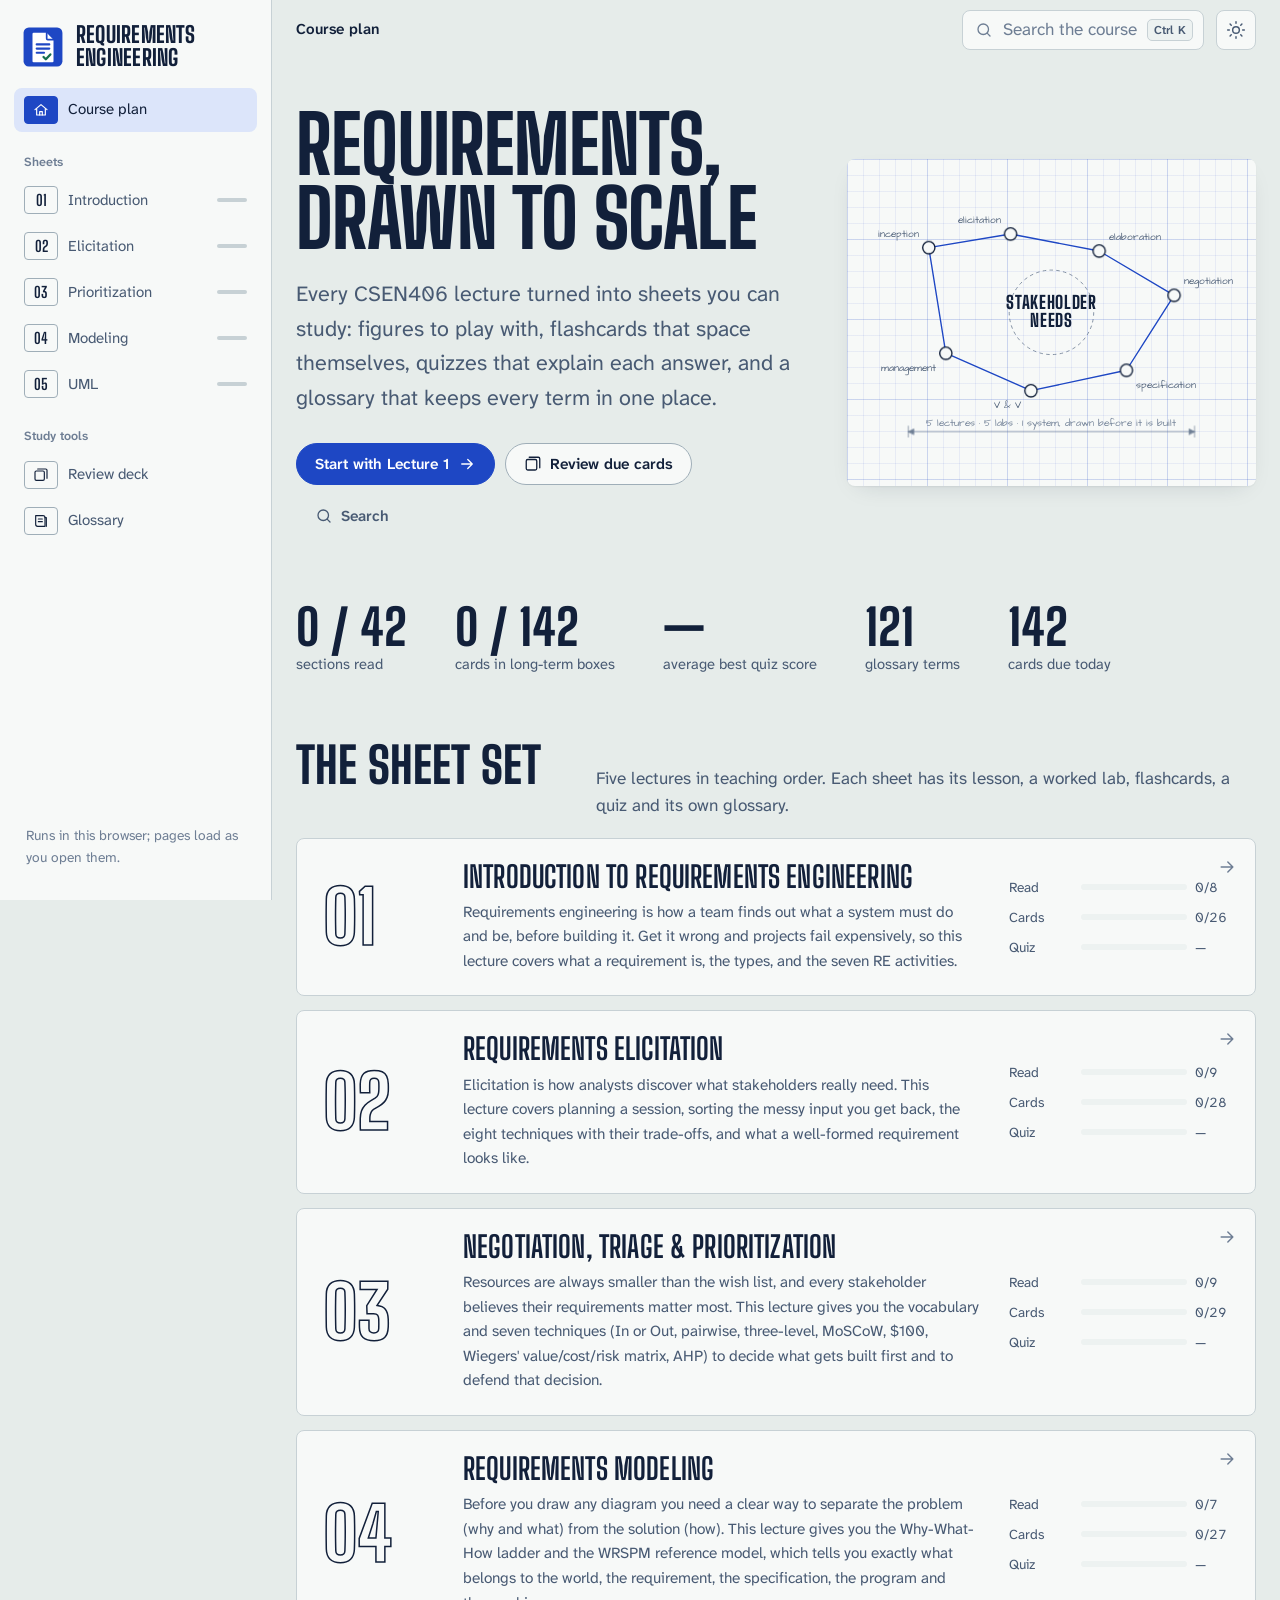
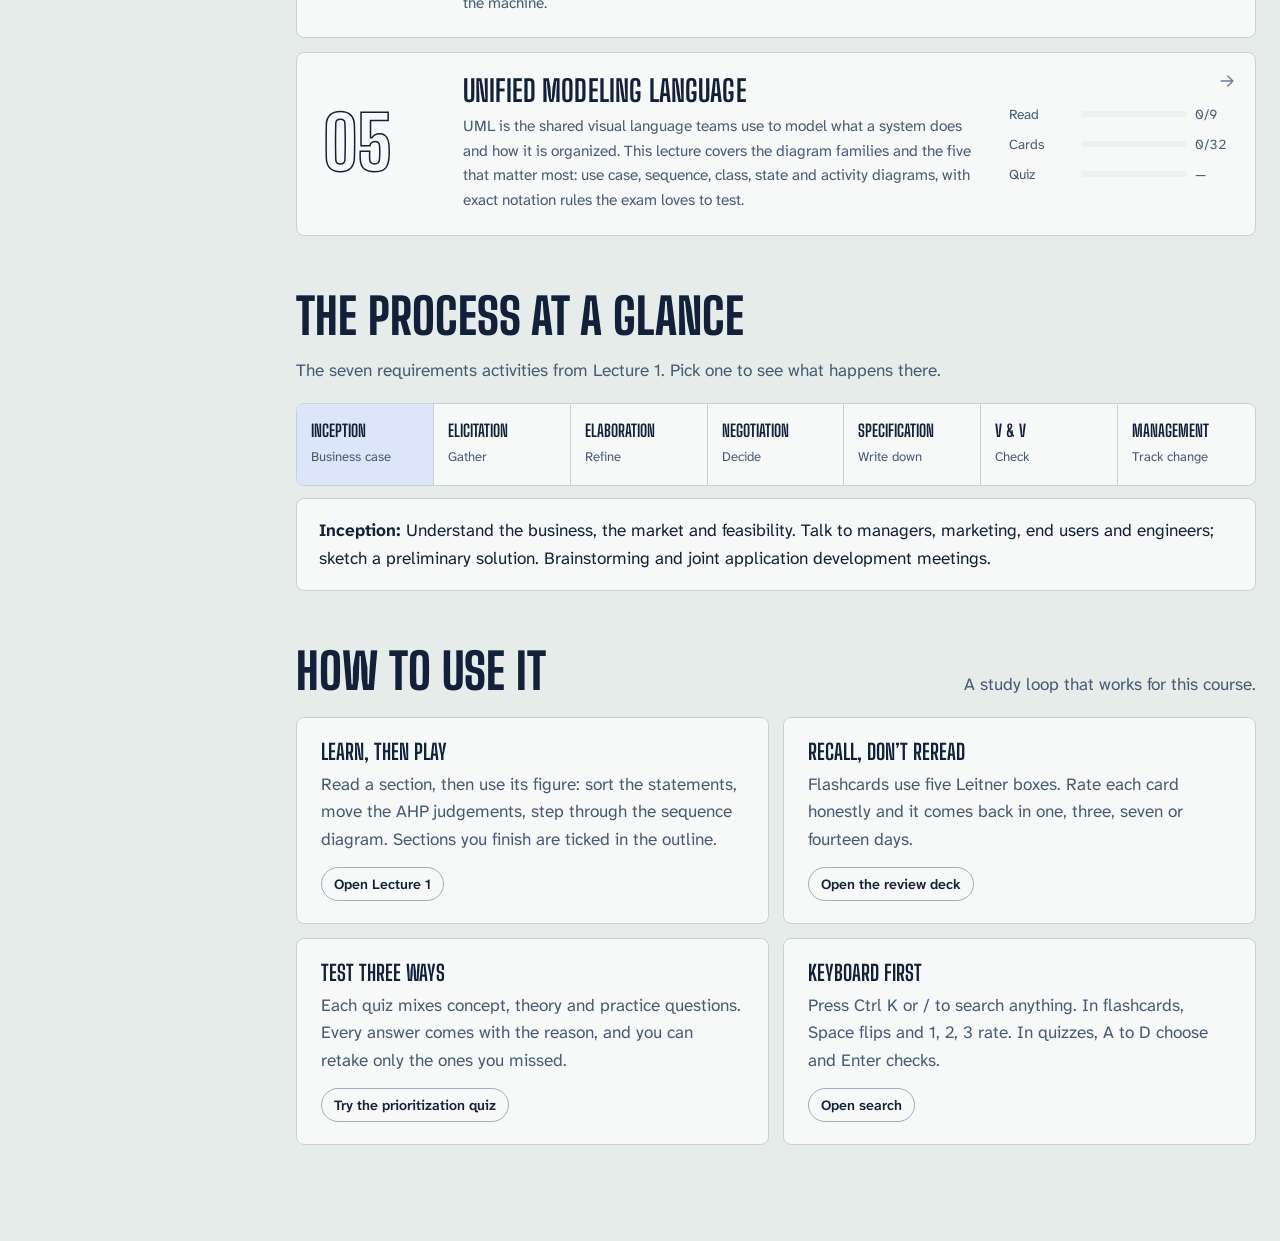
==== commit 776b9411: "Document logo with hover animation; rename to Requirements Engineering" ====
--- a/index.html
+++ b/index.html
@@ -5,7 +5,7 @@
 <meta name="viewport" content="width=device-width, initial-scale=1, viewport-fit=cover">
 <link rel="manifest" href="manifest.webmanifest">
 <link rel="icon" href="icon.svg" type="image/svg+xml">
-<title>Requirements Drafting Table</title>
+<title>Requirements Engineering</title>
 <meta name="claude:viewport-fit-sides" content="cover">
 <meta name="description" content="CSEN406 Requirements Engineering study companion: lectures, interactive figures, flashcards, quizzes and glossary.">
 <meta name="theme-color" content="#E6ECEA" media="(prefers-color-scheme: light)">
@@ -23,14 +23,19 @@
 <a class="skip" href="#view">Skip to content</a>
 <div class="shell">
   <nav class="rail" id="rail" aria-label="Course">
-    <a class="brand" href="#home" aria-label="Requirements Drafting Table, home">
+    <a class="brand" href="#home" aria-label="Requirements Engineering, home">
       <svg class="brand-mark" viewBox="0 0 40 40" aria-hidden="true">
-        <rect x="1.5" y="1.5" width="37" height="37" rx="4" fill="var(--accent)"/>
-        <path d="M8 31 20 9l12 22" fill="none" stroke="var(--accent-ink)" stroke-width="2.4" stroke-linecap="round" stroke-linejoin="round"/>
-        <path d="M12.5 23.5h15" stroke="var(--accent-ink)" stroke-width="2" stroke-linecap="round"/>
-        <circle cx="20" cy="9" r="2.6" fill="var(--accent-ink)"/>
+        <rect class="doc-tile" x="1.5" y="1.5" width="37" height="37" rx="5"/>
+        <g class="doc">
+          <path class="doc-page" d="M11 6.5h12.5l6.5 6.5v20.5a1 1 0 0 1-1 1H11a1 1 0 0 1-1-1v-26a1 1 0 0 1 1-1z"/>
+          <path class="doc-fold" d="M23.5 6.5V12a1 1 0 0 0 1 1H30"/>
+          <path class="doc-line" style="--i:0" d="M14 17.5h12"/>
+          <path class="doc-line" style="--i:1" d="M14 21.5h12"/>
+          <path class="doc-line" style="--i:2" d="M14 25.5h7"/>
+          <path class="doc-check" d="M20.5 29.5l2.2 2.2 4.3-4.6"/>
+        </g>
       </svg>
-      <div><b>Drafting Table</b><span>CSEN406 · Requirements Eng.</span></div>
+      <b>Requirements Engineering</b>
     </a>
     <div class="nav-group" id="nav-main"></div>
     <div class="nav-group"><div class="nav-label">Sheets</div><div id="nav-lectures" style="display:grid;gap:2px"></div></div>
--- a/css/app.css
+++ b/css/app.css
@@ -1,4 +1,4 @@
-/* Drafting Table — a study app laid out like a set of engineering drawing sheets.
+/* Requirements Engineering — a study app laid out like a set of engineering drawing sheets.
    Light = vellum and navy ink. Dark = cyanotype: prussian ground, chalk lines. */
 :root {
   --paper: #E6ECEA;
@@ -19,6 +19,8 @@
   --amber: #B07A06;
   --amber-wash: #F6EAC8;
   --grid: rgba(30, 71, 196, 0.075);
+  --doc-paper: #FFFFFF;
+  --doc-ink: #1E47C4;
   --grid-major: rgba(30, 71, 196, 0.14);
   --shadow: 0 1px 2px rgba(18, 32, 58, 0.06), 0 8px 24px -12px rgba(18, 32, 58, 0.18);
   --shadow-float: 0 2px 6px rgba(18, 32, 58, 0.10), 0 24px 48px -16px rgba(18, 32, 58, 0.32);
@@ -55,6 +57,7 @@
     --paper: #081630; --sheet: #0D1F3F; --sheet-2: #12284D; --ink: #E7EEF9; --ink-2: #A9BBD8; --ink-3: #7F95B8;
     --rule: #22406E; --rule-strong: #35588C; --accent: #8DBBFF; --accent-ink: #061330; --accent-wash: #173462;
     --red: #FF8F78; --red-wash: #43202A; --green: #6ADBA6; --green-wash: #123C3A; --amber: #F2C75C; --amber-wash: #3A3320;
+    --doc-paper: #EEF4FF; --doc-ink: #173462;
     --grid: rgba(141, 187, 255, 0.07); --grid-major: rgba(141, 187, 255, 0.14);
     --shadow: 0 1px 2px rgba(0, 0, 0, 0.3), 0 10px 28px -12px rgba(0, 0, 0, 0.6);
     --shadow-float: 0 2px 8px rgba(0, 0, 0, 0.4), 0 28px 56px -16px rgba(0, 0, 0, 0.7);
@@ -66,6 +69,7 @@
   --paper: #081630; --sheet: #0D1F3F; --sheet-2: #12284D; --ink: #E7EEF9; --ink-2: #A9BBD8; --ink-3: #7F95B8;
   --rule: #22406E; --rule-strong: #35588C; --accent: #8DBBFF; --accent-ink: #061330; --accent-wash: #173462;
   --red: #FF8F78; --red-wash: #43202A; --green: #6ADBA6; --green-wash: #123C3A; --amber: #F2C75C; --amber-wash: #3A3320;
+  --doc-paper: #EEF4FF; --doc-ink: #173462;
   --grid: rgba(141, 187, 255, 0.07); --grid-major: rgba(141, 187, 255, 0.14);
   --shadow: 0 1px 2px rgba(0, 0, 0, 0.3), 0 10px 28px -12px rgba(0, 0, 0, 0.6);
   --shadow-float: 0 2px 8px rgba(0, 0, 0, 0.4), 0 28px 56px -16px rgba(0, 0, 0, 0.7);
@@ -107,9 +111,24 @@
   padding: 20px 14px max(18px, env(safe-area-inset-bottom, 0px)) max(14px, env(safe-area-inset-left, 0px));
 }
 .brand { display: flex; gap: 12px; align-items: center; padding: 4px 8px 18px; text-decoration: none; color: var(--ink); }
-.brand-mark { width: 40px; height: 40px; flex: none; }
-.brand b { display: block; font: 800 1.35rem/1 var(--f-display); letter-spacing: 0.01em; text-transform: uppercase; }
-.brand span { font-size: var(--step--1); color: var(--ink-2); }
+.brand-mark { width: 42px; height: 42px; flex: none; overflow: visible; }
+.brand b { display: block; font: 800 1.4rem/1.02 var(--f-display); letter-spacing: 0.01em; text-transform: uppercase; }
+/* The logo is a requirements document: on hover the page lifts, the corner folds and the spec rewrites itself, then gets its check. */
+.doc-tile { fill: var(--accent); transition: transform var(--t-normal) var(--ease-out); transform-box: fill-box; transform-origin: center; }
+.doc { transform-box: view-box; transform-origin: 20px 34px; transition: transform var(--t-slow) var(--ease-out); }
+.doc-page { fill: var(--doc-paper); }
+.doc-fold, .doc-line, .doc-check { fill: none; stroke-linecap: round; stroke-linejoin: round; }
+.doc-fold { stroke: var(--doc-ink); stroke-width: 1.6; transform-box: fill-box; transform-origin: 100% 0; }
+.doc-line { stroke: var(--doc-ink); stroke-width: 2; stroke-dasharray: 13; stroke-dashoffset: 0; }
+.doc-check { stroke: var(--green); stroke-width: 2.2; stroke-dasharray: 11; stroke-dashoffset: 0; }
+.brand:hover .doc, .brand:focus-visible .doc { transform: translateY(-1.5px) rotate(-5deg); }
+.brand:hover .doc-tile, .brand:focus-visible .doc-tile { transform: scale(1.04); }
+.brand:hover .doc-fold, .brand:focus-visible .doc-fold { animation: docFold 0.6s var(--ease-out); }
+.brand:hover .doc-line, .brand:focus-visible .doc-line { animation: docWrite 0.45s var(--ease-out) both; animation-delay: calc(80ms + var(--i) * 110ms); }
+.brand:hover .doc-check, .brand:focus-visible .doc-check { animation: docCheck 0.4s var(--ease-out) 0.48s both; }
+@keyframes docWrite { from { stroke-dashoffset: 13; } }
+@keyframes docCheck { from { stroke-dashoffset: 11; } }
+@keyframes docFold { 0% { transform: none; } 45% { transform: scale(1.45); } 100% { transform: none; } }
 .nav-group { display: grid; gap: 2px; margin-bottom: 18px; }
 .nav-label { font: 600 0.78rem/1 var(--f-body); color: var(--ink-3); padding: 6px 10px 8px; }
 .nav-item {
